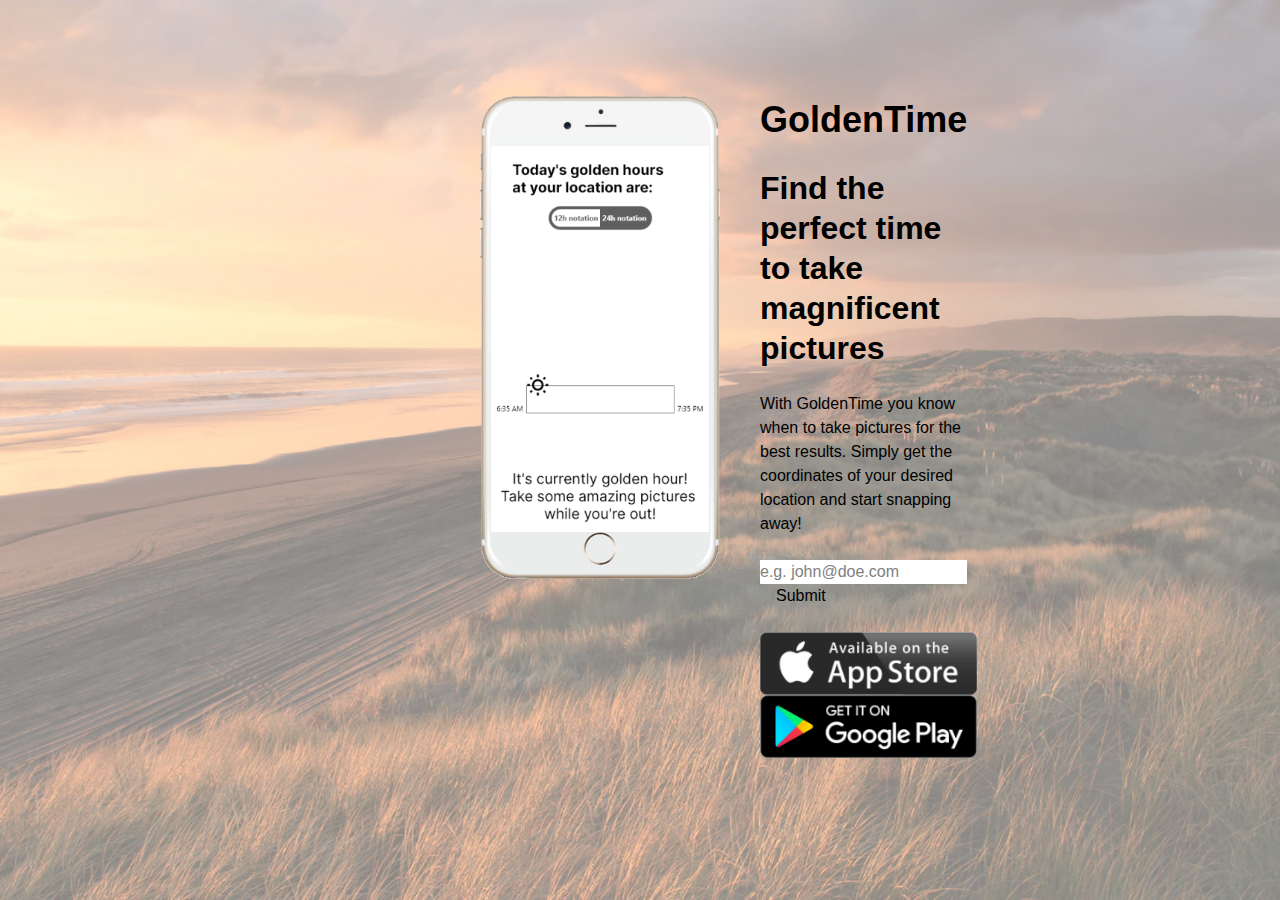
==== index.html @ d1f63a85 "renamed langdingspage to index.html" ====
<!DOCTYPE html>
<html lang="en">
<head>
    <meta charset="UTF-8">
    <meta name="viewport" content="width=device-width, initial-scale=1.0">
    <title>Golden Hour</title>

    <link rel="stylesheet" href="css/landingspage.css">
</head>

<body>
    <div class="landing-container">

        <div class="c-centeralise">
            <section class="container">
    
                <div class="item-a">
                    <img src="img/mockup.png" alt="mock-up" >
                </div>
                <div class="container-text">
                    <div class=item-b>
                        <h1 class="title">GoldenTime</h1>
                        <h2>Find the perfect time to take magnificent pictures</h2>
                        <p>
                            With GoldenTime you know when to take pictures for the best results. Simply get the coordinates of your desired location and start snapping away!
                        </p>
        
                        
                        <!-- <form class="text-container" action="standings.html">
                            <label for="emailInput" class="text bold">Stay up to date with new changes with our newsletter!</label>
                            <div class="newsletter-container">
                              <input type="email" id="emailInput" placeholder="e.g. john@doe.com" class="email-field" required="">
                              <input type="submit" class="submit-button" value="subscribe">
                            </div>
                        </form> -->
                        <div class="c-centeralise container-email">
                            <p class="c-form-field js-email-field container-email">
                                <!-- <label class="c-label js-email-label" for="username">
                                    Email address -->
                                    <span class="c-label__error-message js-email-error-message">
                                        This field is required
                                    </span>
                                <!-- </label> -->
                                <input class="c-input js-email-input" type="email" name="username" id="username" placeholder="e.g. john@doe.com" required>
                                <submit class="o-button-reset c-button js-sign-in-button">Submit</submit>
                            </p>
                        </div>
                    </div>
        
                    <!-- <div class="item-e">
                        <p class="c-form-field js-email-field">
                            <label class="c-label js-email-label" for="username">
                                Email address
                                <span class="c-label__error-message js-email-error-message">
                                    This field is required
                                </span>
                            </label>
                            <input class="c-input js-email-input" type="email" name="username" id="username" placeholder="e.g. john@doe.com" required>
                        </p>
        
        
                    </div> -->
                    <!-- <div class="item-f">
                        <p class="u-mb-md">
                            Button
                    <button class="o-button-reset c-button js-sign-in-button">Sign in</button>
                    </p>
                    </div>-->
                    <div class="container-store">
                        <div class="item-c">
                            <img src="img/appstore.png" alt="app store button">
                        </div>
                        
                        <div class="item-d">
                            <img src="img/googleplay.png" alt="google play button">
                        </div>
                    </div>
                </div>
                
    
                
            </section>
    </div>
    </div>
</body>
</html>
---- css/landingspage.css ----
/*------------------------------------*\
#FONTS
\*------------------------------------*/

@font-face {
  font-family: "Inter Web";
  font-weight: 400;
  src: url("../fonts/Inter-Regular.woff2") format("woff2")
}

@font-face {
  font-family: "Inter Web";
  font-weight: 500;
  src: url("../fonts/Inter-SemiBold.woff2") format("woff2")
}


/*------------------------------------*\
#Variables
\*------------------------------------*/


:root {
  /* colors */
/* forms */
--global-label-color: var(--global-color-neutral-xx-dark);
--global-placeholder-color: var(--global-color-neutral-x-light);
--global-input-backgroundColor: White;
--global-input-color: var(--global-color-neutral-xxxx-dark);
--global-input-borderColor: var(--global-color-neutral-xxx-light);
--global-input-hover-borderColor: var(--global-color-neutral-xx-light);
--global-input-focus-borderColor: var(--global-color-alpha);
--global-input-error-borderColor: var(--global-color-error);
--global-input-focus-boxShadowSpread: 0 0 0 3px;
--global-input-focus-boxShadowColor: var(--global-color-alpha-x-transparent);
--global-input-error-boxShadowColor: var(--global-color-error-x-transparent);

  --color-light: #fff;
  --color-dark:#46535e;

  --color-front:var(--color-dark);
  --color-back: var(--color-light);
}

.is-night{
    --color-front:var(--color-light);
    --color-back: var(--color-dark);
}
/*------------------------------------*\
#GENERIC
\*------------------------------------*/

/*
    Generic: Page
    ---
    Global page styles + universal box-sizing:
*/

html {
    font-size: 16px;
    line-height: 1.5;
    font-family: 'Work Sans', Helvetica, arial, sans-serif;
    box-sizing: border-box;
    color: #000;
    background-color: var(--color-back);
    /* font-feature-settings:"zero"; */
    -webkit-font-smoothing: antialiased;
    -moz-osx-font-smoothing: grayscale;

}

*,
*:before,
*:after {
    box-sizing: inherit;
}

/*
* Remove text-shadow in selection highlight:
* https://twitter.com/miketaylr/status/12228805301
*
* Customize the background color to match your design.
*/



::selection {
    background:var(--color-front);
    color: var(--color-back);
    text-shadow: none;
}

/*------------------------------------*\
#Elements
\*------------------------------------*/

/*
Elements: Images
---
Default markup for images to make them responsive
*/
body {
  background-image: url("../img/beach.png");
  background-size: cover;
  min-height: 100vh;
  min-width: 100;
  margin:0;
}

img {
    max-width: 100%;
    vertical-align: top;
}

/*
    Elements: typography
    ---
    Default markup for typographic elements
*/


h1,
h2,
h3 {
    font-weight: 700;
    
}

h1 {
    font-size: 36px;
    line-height: 48px;
    margin: 0 0 24px;
}

h2 {
    font-size: 32px;
    line-height: 40px;
    margin: 0 0 24px;
}

h3 {
    font-size: 26px;
    line-height: 32px;
    margin: 0 0 24px;
}

h4,
h5,
h6 {
    font-size: 16px;
    font-weight: 600;
    line-height: 24px;
    margin: 0 0 24px;
}

p,
ol,
ul,
dl,
table,
address,
figure {
    margin: 0 0 24px;
}

ul,
ol {
    padding-left: 24px;
}

li ul,
li ol {
    margin-bottom: 0;
}

blockquote {
    font-style: normal;
    font-size: 23px;
    line-height: 32px;
    margin: 0 0 24px;
}

blockquote * {
    font-size: inherit;
    line-height: inherit;
}

figcaption {
    font-weight: 400;
    font-size: 12px;
    line-height: 16px;
    margin-top: 8px;
}

hr {
    border: 0;
    height: 1px;
    background: LightGrey;
    margin: 0 0 24px;
}

a {
    color: red;
    outline-color: red;
    outline-width: medium;
    outline-offset: 2px;
}

a:visited,
a:active {
    color: red;
}

a:hover,
a:focus {
    color: red;
}

label,
input {
    display: block;

}

select {
    width: 100%;
}

input::placeholder {
    color: gray;
}

/*------------------------------------*\
#OBJECTS
\*------------------------------------*/

/*
    Object: Button reset
    ---
    Small button reset object
*/
/*------------------------------------*\
#COMPONENTS
\*------------------------------------*/

/*
    Component: Logo
    ---
    Website main logo
*/
.item-a {
    width: 240px;
  grid-area: mockup;
}
.item-b {
    padding-right: 10px;
  grid-area: paragraph;
}
.item-c {
  grid-area: appstore;
}
.item-d {
  grid-area: googleplay;
}


.container {
  display: grid;
  /* 1/2vh 1/4vh 1/4vh */
  /*4/5vh 1/5vh*/
  /* grid-template-columns: 576px 288px 288px; 
  grid-template-rows: 922px 988px; */
  column-gap: 2.5rem;
  padding: 6rem 30rem 6rem 30rem;
  grid-template-areas: 
      "mockup paragraph paragraph"
      "mockup appstore googleplay";
}
.o-button-reset {
    border: none;
    margin: 0;
    padding-left: 1rem;
    width: auto;
    overflow: visible;
    background: transparent;

    /* inherit font & color from ancestor */
    color: inherit;
    font: inherit;

    /* Normalize `line-height`. Cannot be changed from `normal` in Firefox 4+. */
    line-height: normal;

    /* Corrects font smoothing for webkit */
    -webkit-font-smoothing: inherit;
    -moz-osx-font-smoothing: inherit;

    /* Corrects inability to style clickable `input` types in iOS */
    -webkit-appearance: none;
}

.c-centeralise{
    display: flex;
    justify-content: start;
    /* align-items: start;*/
    /* padding-right: 1rem; */
}

.c-form-field {
    position: relative;
}

.c-form-field--option {
    display: flex;
    align-items: center;
}

/*
    Component: Input
    ---
    Class to put on all input="text" like form inputs
*/

.c-input {
    --input-transition: all var(--global-transitionDuration-alpha) var(--global-transitionEasing-out);
    -webkit-appearance: none;
    -moz-appearance: none;
    appearance: none;
    width: 100%;
    border-radius: var(--input-borderRadius, var(--global-borderRadius));
    border: var(--input-borderWidth, var(--global-borderWidth)) solid var(--input-borderColor, var(--global-input-borderColor));
    background-color: var(--input-backgroundColor, var(--global-input-backgroundColor));
    color: var(--global-input-color);
    font-family: inherit;
    font-size: 16px;
    line-height: calc(var(--global-baseline) * 3);
    padding: calc(var(--global-baseline) * 1.5 - var(--global-borderWidth)) var(--global-whitespace-md);
    outline: none;
    transition: var(--input-transition);
}
.c-label {
    margin-bottom: 0;
    font-size: 14px;
    padding-bottom: var(--global-whitespace-sm);    
    line-height: calc(var(--global-baseline) * 2);
    color: var(--label-color, var(--global-label-color));
}

.c-label__error-message {
    font-weight: 600;
	float: right;
	display: none;
}

.c-label__error-message.is-visible {
	display: block;
}

.c-logo {

  font-size: 16px;
  line-height: 16px;
  font-weight: normal;
  display: flex;
  align-items: center;
  
}
.c-option--hidden:checked + .c-custom-option {
  /*
    Do magic stuff here, for example:
    
  */
  background-color: red;
}

.c-option--hidden:checked + .c-custom-option .c-custom-option__symbol {
  /*
    Do magic stuff here, for example:
    fill: blue;
  */
  background-color: red;
}

/*
    Component: App
    ---
    Main app wrapper
*/
.c-app{
  max-width: 29em;
  padding: 2em;
  margin: 0 auto;
  /*min-height: 100vh;*/
  display: flex;
  flex-direction: column;
}

.c-app__summary{
  font-size: 28px;
  line-height: 40px;
}
/*------------------------------------*\
#UTILITIES
\*------------------------------------*/

/*
    Utilities: Mute
    Mute with opacity
*/
.u-muted{
  opacity: var(--global-muted-opacity);
}


/*------------------------------------*\
#STATES
\*------------------------------------*/

/*
  Change the theme using CSS vars.
*/

/* Night version: just switch the light and dark vars */

/*------------------------------------*\
#MEDIA
\*------------------------------------*/

/*
  Print styles.
  ---
  Inlined to avoid the additional HTTP request:
  http://www.phpied.com/delay-loading-your-print-css/
*/

@media print {
  *,
  *:before,
  *:after {
      background: transparent !important;
      color: #000 !important;
      /* Black prints faster:
      http://www.sanbeiji.com/archives/953 */
      box-shadow: none !important;
      text-shadow: none !important;
  }
  a,
  a:visited {
      text-decoration: underline;
  }
  a[href]:after {
      content: " (" attr(href) ")";
  }
  abbr[title]:after {
      content: " (" attr(title) ")";
  }
  /*
  * Don't show links that are fragment identifiers,
  * or use the `javascript:` pseudo protocol
  */
  a[href^="#"]:after,
  a[href^="javascript:"]:after {
      content: "";
  }
  pre {
      white-space: pre-wrap !important;
  }
  pre,
  blockquote {
      border: 1px solid #999;
      page-break-inside: avoid;
  }
  /*
  * Printing Tables:
  * http://css-discuss.incutio.com/wiki/Printing_Tables
  */
  thead {
      display: table-header-group;
  }
  tr,
  img {
      page-break-inside: avoid;
  }
  p,
  h2,
  h3 {
      orphans: 3;
      widows: 3;
  }
  h2,
  h3 {
      page-break-after: avoid;
  }
}
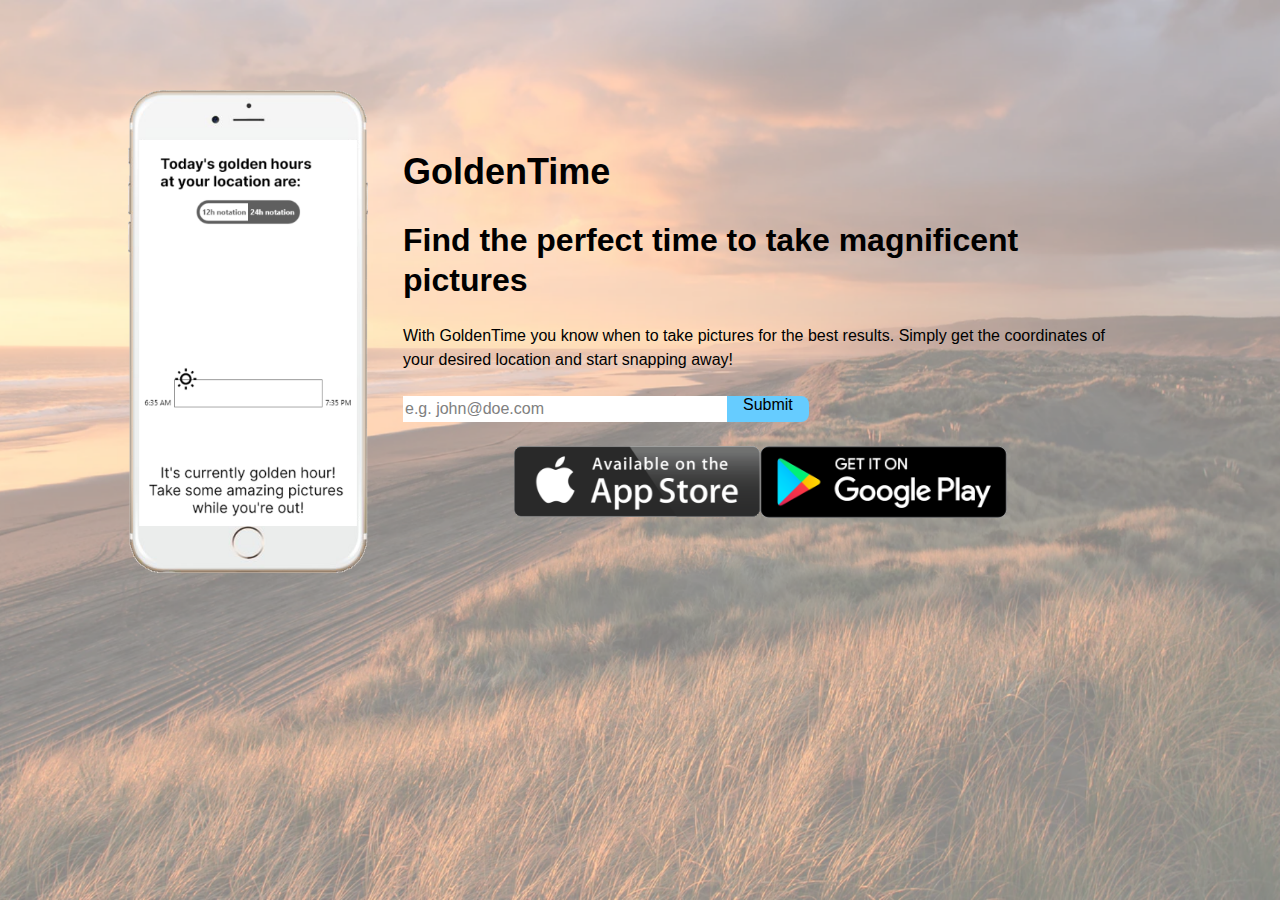
==== commit 410c4660: "validation" ====
--- a/index.html
+++ b/index.html
@@ -5,7 +5,11 @@
     <meta name="viewport" content="width=device-width, initial-scale=1.0">
     <title>Golden Hour</title>
 
+    <link rel="icon" type="image/png" sizes="300x300" href="/favicon-32x32.png">
+
     <link rel="stylesheet" href="css/landingspage.css">
+    <script src="./script/validation.js"></script>
+
 </head>
 
 <body>
@@ -25,22 +29,14 @@
                             With GoldenTime you know when to take pictures for the best results. Simply get the coordinates of your desired location and start snapping away!
                         </p>
         
-                        
-                        <!-- <form class="text-container" action="standings.html">
-                            <label for="emailInput" class="text bold">Stay up to date with new changes with our newsletter!</label>
-                            <div class="newsletter-container">
-                              <input type="email" id="emailInput" placeholder="e.g. john@doe.com" class="email-field" required="">
-                              <input type="submit" class="submit-button" value="subscribe">
-                            </div>
-                        </form> -->
-                        <div class="c-centeralise container-email">
+                
+                        <label class="c-label js-email-label" for="username">
+                            <span class="c-label__error-message js-email-error-message">
+                                This field is required
+                            </span>                                
+                        </label>
+                        <div class="container-email">
                             <p class="c-form-field js-email-field container-email">
-                                <!-- <label class="c-label js-email-label" for="username">
-                                    Email address -->
-                                    <span class="c-label__error-message js-email-error-message">
-                                        This field is required
-                                    </span>
-                                <!-- </label> -->
                                 <input class="c-input js-email-input" type="email" name="username" id="username" placeholder="e.g. john@doe.com" required>
                                 <submit class="o-button-reset c-button js-sign-in-button">Submit</submit>
                             </p>
--- a/css/landingspage.css
+++ b/css/landingspage.css
@@ -3,492 +3,622 @@
 \*------------------------------------*/
 
 @font-face {
-  font-family: "Inter Web";
-  font-weight: 400;
-  src: url("../fonts/Inter-Regular.woff2") format("woff2")
-}
-
-@font-face {
-  font-family: "Inter Web";
-  font-weight: 500;
-  src: url("../fonts/Inter-SemiBold.woff2") format("woff2")
-}
-
-
-/*------------------------------------*\
-#Variables
-\*------------------------------------*/
-
-
-:root {
-  /* colors */
-/* forms */
---global-label-color: var(--global-color-neutral-xx-dark);
---global-placeholder-color: var(--global-color-neutral-x-light);
---global-input-backgroundColor: White;
---global-input-color: var(--global-color-neutral-xxxx-dark);
---global-input-borderColor: var(--global-color-neutral-xxx-light);
---global-input-hover-borderColor: var(--global-color-neutral-xx-light);
---global-input-focus-borderColor: var(--global-color-alpha);
---global-input-error-borderColor: var(--global-color-error);
---global-input-focus-boxShadowSpread: 0 0 0 3px;
---global-input-focus-boxShadowColor: var(--global-color-alpha-x-transparent);
---global-input-error-boxShadowColor: var(--global-color-error-x-transparent);
-
-  --color-light: #fff;
-  --color-dark:#46535e;
-
-  --color-front:var(--color-dark);
-  --color-back: var(--color-light);
-}
-
-.is-night{
-    --color-front:var(--color-light);
-    --color-back: var(--color-dark);
-}
-/*------------------------------------*\
-#GENERIC
-\*------------------------------------*/
-
-/*
-    Generic: Page
-    ---
-    Global page styles + universal box-sizing:
-*/
-
-html {
-    font-size: 16px;
-    line-height: 1.5;
-    font-family: 'Work Sans', Helvetica, arial, sans-serif;
-    box-sizing: border-box;
-    color: #000;
-    background-color: var(--color-back);
-    /* font-feature-settings:"zero"; */
-    -webkit-font-smoothing: antialiased;
-    -moz-osx-font-smoothing: grayscale;
-
-}
-
-*,
-*:before,
-*:after {
-    box-sizing: inherit;
-}
-
-/*
-* Remove text-shadow in selection highlight:
-* https://twitter.com/miketaylr/status/12228805301
-*
-* Customize the background color to match your design.
-*/
-
-
-
-::selection {
-    background:var(--color-front);
-    color: var(--color-back);
-    text-shadow: none;
-}
-
-/*------------------------------------*\
-#Elements
-\*------------------------------------*/
-
-/*
-Elements: Images
----
-Default markup for images to make them responsive
-*/
-body {
-  background-image: url("../img/beach.png");
-  background-size: cover;
-  min-height: 100vh;
-  min-width: 100;
-  margin:0;
-}
-
-img {
-    max-width: 100%;
-    vertical-align: top;
-}
-
-/*
-    Elements: typography
-    ---
-    Default markup for typographic elements
-*/
-
-
-h1,
-h2,
-h3 {
-    font-weight: 700;
-    
-}
-
-h1 {
-    font-size: 36px;
-    line-height: 48px;
-    margin: 0 0 24px;
-}
-
-h2 {
-    font-size: 32px;
-    line-height: 40px;
-    margin: 0 0 24px;
-}
-
-h3 {
-    font-size: 26px;
-    line-height: 32px;
-    margin: 0 0 24px;
-}
-
-h4,
-h5,
-h6 {
-    font-size: 16px;
-    font-weight: 600;
-    line-height: 24px;
-    margin: 0 0 24px;
-}
-
-p,
-ol,
-ul,
-dl,
-table,
-address,
-figure {
-    margin: 0 0 24px;
-}
-
-ul,
-ol {
-    padding-left: 24px;
-}
-
-li ul,
-li ol {
-    margin-bottom: 0;
-}
-
-blockquote {
-    font-style: normal;
-    font-size: 23px;
-    line-height: 32px;
-    margin: 0 0 24px;
-}
-
-blockquote * {
-    font-size: inherit;
-    line-height: inherit;
-}
-
-figcaption {
+    font-family: "Inter Web";
     font-weight: 400;
-    font-size: 12px;
-    line-height: 16px;
-    margin-top: 8px;
-}
-
-hr {
-    border: 0;
-    height: 1px;
-    background: LightGrey;
-    margin: 0 0 24px;
-}
-
-a {
-    color: red;
-    outline-color: red;
-    outline-width: medium;
-    outline-offset: 2px;
-}
-
-a:visited,
-a:active {
-    color: red;
-}
-
-a:hover,
-a:focus {
-    color: red;
-}
-
-label,
-input {
-    display: block;
-
-}
-
-select {
-    width: 100%;
-}
-
-input::placeholder {
-    color: gray;
-}
-
-/*------------------------------------*\
-#OBJECTS
-\*------------------------------------*/
-
-/*
-    Object: Button reset
-    ---
-    Small button reset object
-*/
-/*------------------------------------*\
-#COMPONENTS
-\*------------------------------------*/
-
-/*
-    Component: Logo
-    ---
-    Website main logo
-*/
-.item-a {
-    width: 240px;
-  grid-area: mockup;
-}
-.item-b {
-    padding-right: 10px;
-  grid-area: paragraph;
-}
-.item-c {
-  grid-area: appstore;
-}
-.item-d {
-  grid-area: googleplay;
-}
-
-
-.container {
-  display: grid;
-  /* 1/2vh 1/4vh 1/4vh */
-  /*4/5vh 1/5vh*/
-  /* grid-template-columns: 576px 288px 288px; 
-  grid-template-rows: 922px 988px; */
-  column-gap: 2.5rem;
-  padding: 6rem 30rem 6rem 30rem;
-  grid-template-areas: 
-      "mockup paragraph paragraph"
-      "mockup appstore googleplay";
-}
-.o-button-reset {
-    border: none;
-    margin: 0;
-    padding-left: 1rem;
-    width: auto;
-    overflow: visible;
-    background: transparent;
-
-    /* inherit font & color from ancestor */
-    color: inherit;
-    font: inherit;
-
-    /* Normalize `line-height`. Cannot be changed from `normal` in Firefox 4+. */
-    line-height: normal;
-
-    /* Corrects font smoothing for webkit */
-    -webkit-font-smoothing: inherit;
-    -moz-osx-font-smoothing: inherit;
-
-    /* Corrects inability to style clickable `input` types in iOS */
-    -webkit-appearance: none;
-}
-
-.c-centeralise{
-    display: flex;
-    justify-content: start;
-    /* align-items: start;*/
-    /* padding-right: 1rem; */
-}
-
-.c-form-field {
-    position: relative;
-}
-
-.c-form-field--option {
-    display: flex;
-    align-items: center;
-}
-
-/*
-    Component: Input
-    ---
-    Class to put on all input="text" like form inputs
-*/
-
-.c-input {
-    --input-transition: all var(--global-transitionDuration-alpha) var(--global-transitionEasing-out);
-    -webkit-appearance: none;
-    -moz-appearance: none;
-    appearance: none;
-    width: 100%;
-    border-radius: var(--input-borderRadius, var(--global-borderRadius));
-    border: var(--input-borderWidth, var(--global-borderWidth)) solid var(--input-borderColor, var(--global-input-borderColor));
-    background-color: var(--input-backgroundColor, var(--global-input-backgroundColor));
-    color: var(--global-input-color);
-    font-family: inherit;
-    font-size: 16px;
-    line-height: calc(var(--global-baseline) * 3);
-    padding: calc(var(--global-baseline) * 1.5 - var(--global-borderWidth)) var(--global-whitespace-md);
-    outline: none;
-    transition: var(--input-transition);
-}
-.c-label {
-    margin-bottom: 0;
-    font-size: 14px;
-    padding-bottom: var(--global-whitespace-sm);    
-    line-height: calc(var(--global-baseline) * 2);
-    color: var(--label-color, var(--global-label-color));
-}
-
-.c-label__error-message {
-    font-weight: 600;
-	float: right;
-	display: none;
-}
-
-.c-label__error-message.is-visible {
-	display: block;
-}
-
-.c-logo {
-
-  font-size: 16px;
-  line-height: 16px;
-  font-weight: normal;
-  display: flex;
-  align-items: center;
-  
-}
-.c-option--hidden:checked + .c-custom-option {
-  /*
-    Do magic stuff here, for example:
-    
-  */
-  background-color: red;
-}
-
-.c-option--hidden:checked + .c-custom-option .c-custom-option__symbol {
-  /*
-    Do magic stuff here, for example:
-    fill: blue;
-  */
-  background-color: red;
-}
-
-/*
-    Component: App
-    ---
-    Main app wrapper
-*/
-.c-app{
-  max-width: 29em;
-  padding: 2em;
-  margin: 0 auto;
-  /*min-height: 100vh;*/
-  display: flex;
-  flex-direction: column;
-}
-
-.c-app__summary{
-  font-size: 28px;
-  line-height: 40px;
-}
-/*------------------------------------*\
-#UTILITIES
-\*------------------------------------*/
-
-/*
-    Utilities: Mute
-    Mute with opacity
-*/
-.u-muted{
-  opacity: var(--global-muted-opacity);
-}
-
-
-/*------------------------------------*\
-#STATES
-\*------------------------------------*/
-
-/*
-  Change the theme using CSS vars.
-*/
-
-/* Night version: just switch the light and dark vars */
-
-/*------------------------------------*\
-#MEDIA
-\*------------------------------------*/
-
-/*
-  Print styles.
-  ---
-  Inlined to avoid the additional HTTP request:
-  http://www.phpied.com/delay-loading-your-print-css/
-*/
-
-@media print {
+    src: url("../fonts/Inter-Regular.woff2") format("woff2")
+  }
+  
+  @font-face {
+    font-family: "Inter Web";
+    font-weight: 500;
+    src: url("../fonts/Inter-SemiBold.woff2") format("woff2")
+  }
+  
+  
+  /*------------------------------------*\
+  #Variables
+  \*------------------------------------*/
+  
+  
+  :root {
+    /* colors */
+  /* forms */
+  --global-label-color: var(--global-color-neutral-xx-dark);
+  --global-placeholder-color: var(--global-color-neutral-x-light);
+  --global-input-backgroundColor: White;
+  --global-input-color: var(--global-color-neutral-xxxx-dark);
+  --global-input-borderColor: var(--global-color-neutral-xxx-light);
+  --global-input-hover-borderColor: var(--global-color-neutral-xx-light);
+  --global-input-focus-borderColor: var(--global-color-alpha);
+  --global-input-error-borderColor: var(--global-color-error);
+  --global-input-focus-boxShadowSpread: 0 0 0 3px;
+  --global-input-focus-boxShadowColor: var(--global-color-alpha-x-transparent);
+  --global-input-error-boxShadowColor: var(--global-color-error-x-transparent);
+  
+    --color-light: #fff;
+    --color-dark:#46535e;
+  
+    --color-front:var(--color-dark);
+    --color-back: var(--color-light);
+  }
+  
+  .is-night{
+      --color-front:var(--color-light);
+      --color-back: var(--color-dark);
+  }
+  /*------------------------------------*\
+  #GENERIC
+  \*------------------------------------*/
+  
+  /*
+      Generic: Page
+      ---
+      Global page styles + universal box-sizing:
+  */
+  
+  html {
+      font-size: 16px;
+      line-height: 1.5;
+      font-family: 'Work Sans', Helvetica, arial, sans-serif;
+      /* box-sizing: border-box; */
+      color: #000;
+      background: var(--color-back);
+      /* font-feature-settings:"zero"; */
+      -webkit-font-smoothing: antialiased;
+      -moz-osx-font-smoothing: grayscale;
+  
+      background-image: url("../img/beach.png");
+      background-attachment: fixed;
+      background-position: center;
+      background-repeat: no-repeat;
+      background-size: cover;
+  }
+  
   *,
   *:before,
   *:after {
-      background: transparent !important;
-      color: #000 !important;
-      /* Black prints faster:
-      http://www.sanbeiji.com/archives/953 */
-      box-shadow: none !important;
-      text-shadow: none !important;
-  }
-  a,
-  a:visited {
-      text-decoration: underline;
-  }
-  a[href]:after {
-      content: " (" attr(href) ")";
-  }
-  abbr[title]:after {
-      content: " (" attr(title) ")";
-  }
-  /*
-  * Don't show links that are fragment identifiers,
-  * or use the `javascript:` pseudo protocol
-  */
-  a[href^="#"]:after,
-  a[href^="javascript:"]:after {
-      content: "";
-  }
-  pre {
-      white-space: pre-wrap !important;
-  }
-  pre,
-  blockquote {
-      border: 1px solid #999;
-      page-break-inside: avoid;
-  }
-  /*
-  * Printing Tables:
-  * http://css-discuss.incutio.com/wiki/Printing_Tables
-  */
-  thead {
-      display: table-header-group;
-  }
-  tr,
+      box-sizing: inherit;
+  }
+  
+  /*
+  * Remove text-shadow in selection highlight:
+  * https://twitter.com/miketaylr/status/12228805301
+  *
+  * Customize the background color to match your design.
+  */
+  
+  
+  
+  ::selection {
+      background:var(--color-front);
+      color: var(--color-back);
+      text-shadow: none;
+  }
+  
+  /*------------------------------------*\
+  #Elements
+  \*------------------------------------*/
+  
+  /*
+  Elements: Images
+  ---
+  Default markup for images to make them responsive
+  */
+  body {
+      display: grid;
+      grid-template-columns: 5% auto 5%;
+      grid-template-rows: 5% auto 5%;
+      min-height: 100vh;
+      margin: 0;
+      padding: 0;
+  }
+  
   img {
-      page-break-inside: avoid;
-  }
-  p,
+      max-width: 100%;
+      vertical-align: top;
+  }
+  
+  /*
+      Elements: typography
+      ---
+      Default markup for typographic elements
+  */
+  
+  
+  h1,
   h2,
   h3 {
-      orphans: 3;
-      widows: 3;
-  }
-  h2,
+      font-weight: 700;
+      
+  }
+  
+  h1 {
+      font-size: 36px;
+      line-height: 48px;
+      margin: 0 0 24px;
+  }
+  
+  h2 {
+      font-size: 32px;
+      line-height: 40px;
+      margin: 0 0 24px;
+  }
+  
   h3 {
-      page-break-after: avoid;
-  }
-}
+      font-size: 26px;
+      line-height: 32px;
+      margin: 0 0 24px;
+  }
+  
+  h4,
+  h5,
+  h6 {
+      font-size: 16px;
+      font-weight: 600;
+      line-height: 24px;
+      margin: 0 0 24px;
+  }
+  
+  p,
+  ol,
+  ul,
+  dl,
+  table,
+  address,
+  figure {
+      margin: 0 0 24px;
+  }
+  
+  ul,
+  ol {
+      padding-left: 24px;
+  }
+  
+  li ul,
+  li ol {
+      margin-bottom: 0;
+  }
+  
+  blockquote {
+      font-style: normal;
+      font-size: 23px;
+      line-height: 32px;
+      margin: 0 0 24px;
+  }
+  
+  blockquote * {
+      font-size: inherit;
+      line-height: inherit;
+  }
+  
+  figcaption {
+      font-weight: 400;
+      font-size: 12px;
+      line-height: 16px;
+      margin-top: 8px;
+  }
+  
+  hr {
+      border: 0;
+      height: 1px;
+      background: LightGrey;
+      margin: 0 0 24px;
+  }
+  
+  a {
+      color: red;
+      outline-color: red;
+      outline-width: medium;
+      outline-offset: 2px;
+  }
+  
+  a:visited,
+  a:active {
+      color: red;
+  }
+  
+  a:hover,
+  a:focus {
+      color: red;
+  }
+  
+  label,
+  input {
+      display: block;
+  
+  }
+  
+  select {
+      width: 100%;
+  }
+  
+  input::placeholder {
+      color: gray;
+  }
+  
+  /*------------------------------------*\
+  #OBJECTS
+  \*------------------------------------*/
+  
+  /*
+      Object: Button reset
+      ---
+      Small button reset object
+  */
+  /*------------------------------------*\
+  #COMPONENTS
+  \*------------------------------------*/
+  
+  /*
+      Component: Logo
+      ---
+      Website main logo
+  */
+  .item-a {
+      display: flex;
+      justify-content: center;
+      margin: auto;
+      width: 240px;
+      grid-area: mockup;
+      grid-row: 1;
+  }
+  .item-b {
+      padding-right: 10px;
+    grid-area: paragraph;
+  }
+  .item-c {
+    grid-area: appstore;
+  }
+  .item-d {
+    grid-area: googleplay;
+  }
+  
+  
+  
+  .container {
+    display: grid;
+    grid-template-rows: auto auto;
+    /* 1/2vh 1/4vh 1/4vh */
+    /*4/5vh 1/5vh*/
+    /* grid-template-columns: 576px 288px 288px; 
+    grid-template-rows: 922px 988px; */
+    /* padding: 6rem 30rem 6rem 30rem; */
+    grid-gap: 35px;
+    grid-template-areas: 
+        "mockup paragraph paragraph"
+        "mockup appstore googleplay";
+  }
+  .landing-container{
+      grid-row: 2;
+      grid-column: 2;
+  }
+  
+  .container-text{
+      grid-row: 2;
+  }
+  
+  .container-email{
+      display: flex;
+      flex-direction: row;
+      align-items: center;
+      /*justify-content: center;*/
+  }
+  
+  .container-store{
+      display: flex;
+  }
+  
+  .title{
+      /* text-align: center; */
+  }
+  
+  .o-button-reset {
+      border: none;
+      margin: 0;
+      padding-left: 1rem;
+      width: auto;
+      overflow: visible;
+      background: transparent;
+  
+      /* inherit font & color from ancestor */
+      color: inherit;
+      font: inherit;
+  
+      /* Normalize `line-height`. Cannot be changed from `normal` in Firefox 4+. */
+      line-height: normal;
+  
+      /* Corrects font smoothing for webkit */
+      -webkit-font-smoothing: inherit;
+      -moz-osx-font-smoothing: inherit;
+  
+      /* Corrects inability to style clickable `input` types in iOS */
+      -webkit-appearance: none;
+  }
+  .c-button{
+    
+    background-color: #66CCff;
+    height: 1.6em;
+    padding-right: 1em;
+    border-radius: 0 8px 8px 0px;
+
+  }
+  
+  .c-form-field {
+      position: relative;
+  }
+  
+  .c-form-field--option {
+      display: flex;
+      align-items: center;
+  }
+  
+  /*
+      Component: Input
+      ---
+      Class to put on all input="text" like form inputs
+  */
+  
+  .c-input {
+      --input-transition: all var(--global-transitionDuration-alpha) var(--global-transitionEasing-out);
+      -webkit-appearance: none;
+      -moz-appearance: none;
+      appearance: none;
+      width: 20em;
+      border-radius: var(--input-borderRadius, var(--global-borderRadius));
+      border: var(--input-borderWidth, var(--global-borderWidth)) solid var(--input-borderColor, var(--global-input-borderColor));
+      background-color: var(--input-backgroundColor, var(--global-input-backgroundColor));
+      color: var(--global-input-color);
+      font-family: inherit;
+      font-size: 16px;
+      line-height: calc(var(--global-baseline) * 3);
+      outline: none;
+      transition: var(--input-transition);
+  }
+  .c-label {
+      margin-bottom: 0;
+      font-size: 14px;
+      padding-bottom: var(--global-whitespace-sm);    
+      line-height: calc(var(--global-baseline) * 2);
+      color: var(--label-color, var(--global-label-color));
+  }
+  
+  .c-label__error-message {
+      font-weight: 600;
+      background-color: rgb(88, 88, 88);
+      padding: 0.3em 1em 0.3em 1em;
+      border-radius: 8px 8px 8px 8px;
+      color: red;
+      float: right;
+      display: none;
+  }
+  
+  .c-label__error-message.is-visible {
+      display: block;
+  }
+  
+  .c-logo {
+  
+    font-size: 16px;
+    line-height: 16px;
+    font-weight: normal;
+    display: flex;
+    align-items: center;
+    
+  }
+  .c-option--hidden:checked + .c-custom-option {
+    /*
+      Do magic stuff here, for example:
+      
+    */
+    background-color: red;
+  }
+  
+  .c-option--hidden:checked + .c-custom-option .c-custom-option__symbol {
+    /*
+      Do magic stuff here, for example:
+      fill: blue;
+    */
+    background-color: red;
+  }
+  
+  /*
+      Component: App
+      ---
+      Main app wrapper
+  */
+  .c-app{
+    max-width: 29em;
+    padding: 2em;
+    margin: 0 auto;
+    /*min-height: 100vh;*/
+    display: flex;
+    flex-direction: column;
+  }
+  
+  .c-app__summary{
+    font-size: 28px;
+    line-height: 40px;
+  }
+  /*------------------------------------*\
+  #UTILITIES
+  \*------------------------------------*/
+  
+  /*
+      Utilities: Mute
+      Mute with opacity
+  */
+  .u-muted{
+    opacity: var(--global-muted-opacity);
+  }
+  
+  
+  /*------------------------------------*\
+  #STATES
+  \*------------------------------------*/
+  
+  /*
+    Change the theme using CSS vars.
+  */
+  
+  /* Night version: just switch the light and dark vars */
+  
+  /*------------------------------------*\
+  #MEDIA
+  \*------------------------------------*/
+  
+  /*
+    Print styles.
+    ---
+    Inlined to avoid the additional HTTP request:
+    http://www.phpied.com/delay-loading-your-print-css/
+  */
+  
+  @media print {
+    *,
+    *:before,
+    *:after {
+        background: transparent !important;
+        color: #000 !important;
+        /* Black prints faster:
+        http://www.sanbeiji.com/archives/953 */
+        box-shadow: none !important;
+        text-shadow: none !important;
+    }
+    a,
+    a:visited {
+        text-decoration: underline;
+    }
+    a[href]:after {
+        content: " (" attr(href) ")";
+    }
+    abbr[title]:after {
+        content: " (" attr(title) ")";
+    }
+    /*
+    * Don't show links that are fragment identifiers,
+    * or use the `javascript:` pseudo protocol
+    */
+    a[href^="#"]:after,
+    a[href^="javascript:"]:after {
+        content: "";
+    }
+    pre {
+        white-space: pre-wrap !important;
+    }
+    pre,
+    blockquote {
+        border: 1px solid #999;
+        page-break-inside: avoid;
+    }
+    /*
+    * Printing Tables:
+    * http://css-discuss.incutio.com/wiki/Printing_Tables
+    */
+    thead {
+        display: table-header-group;
+    }
+    tr,
+    img {
+        page-break-inside: avoid;
+    }
+    p,
+    h2,
+    h3 {
+        orphans: 3;
+        widows: 3;
+    }
+    h2,
+    h3 {
+        page-break-after: avoid;
+    }
+  }
+  
+  @media(min-width: 780px){
+      body{
+          grid-template-columns: 5% auto 5%;
+          grid-template-rows: 5% auto 5%;
+      }
+  
+      .landing-container{
+          display: grid;
+          grid-template-columns: auto auto;
+          grid-template-rows: auto;
+      }
+  
+      .item-a{
+          grid-column: 1;
+          grid-row: 1;
+          display: flex;
+      }
+      .container-text{
+          /* text-align: center; */
+          display: flex;
+          flex-direction: column;
+          justify-content: center;
+          align-items: center;
+          margin: auto;
+          grid-column: 2;
+          grid-row: 1;
+      }
+  
+      @media(min-width: 1110px){
+          body{
+              grid-template-columns: 10% auto 10%;
+              grid-template-rows: 10% auto 10%;
+          }
+      
+          .landing-container{
+              grid-template-columns: auto auto;
+          }
+      
+          .item-a{
+              grid-column: 1;
+              grid-row: 1;
+              display: flex;
+          }
+          .container-text{
+              /* text-align: center; */
+              display: flex;
+              flex-direction: column;
+              justify-content: center;
+              align-items: center;
+              margin: auto;
+              grid-column: 2;
+              grid-row: 1;
+          }
+      }
+      @media(min-width: 1110px){
+          body{
+              grid-template-columns: 10% auto 10%;
+              grid-template-rows: 10% auto 10%;
+          }
+      
+          .landing-container{
+              grid-template-columns: auto auto;
+          }
+      
+          .item-a{
+              grid-column: 1;
+              grid-row: 1;
+              display: flex;
+          }
+          .container-text{
+              /* text-align: center; */
+              display: flex;
+              flex-direction: column;
+              justify-content: center;
+              align-items: center;
+              margin: auto;
+              grid-column: 2;
+              grid-row: 1;
+          }
+      }
+  
+      @media(min-width: 1300px){
+          body{
+              grid-template-columns: 25% auto 25%;
+          }
+      }
+  
+  }
+  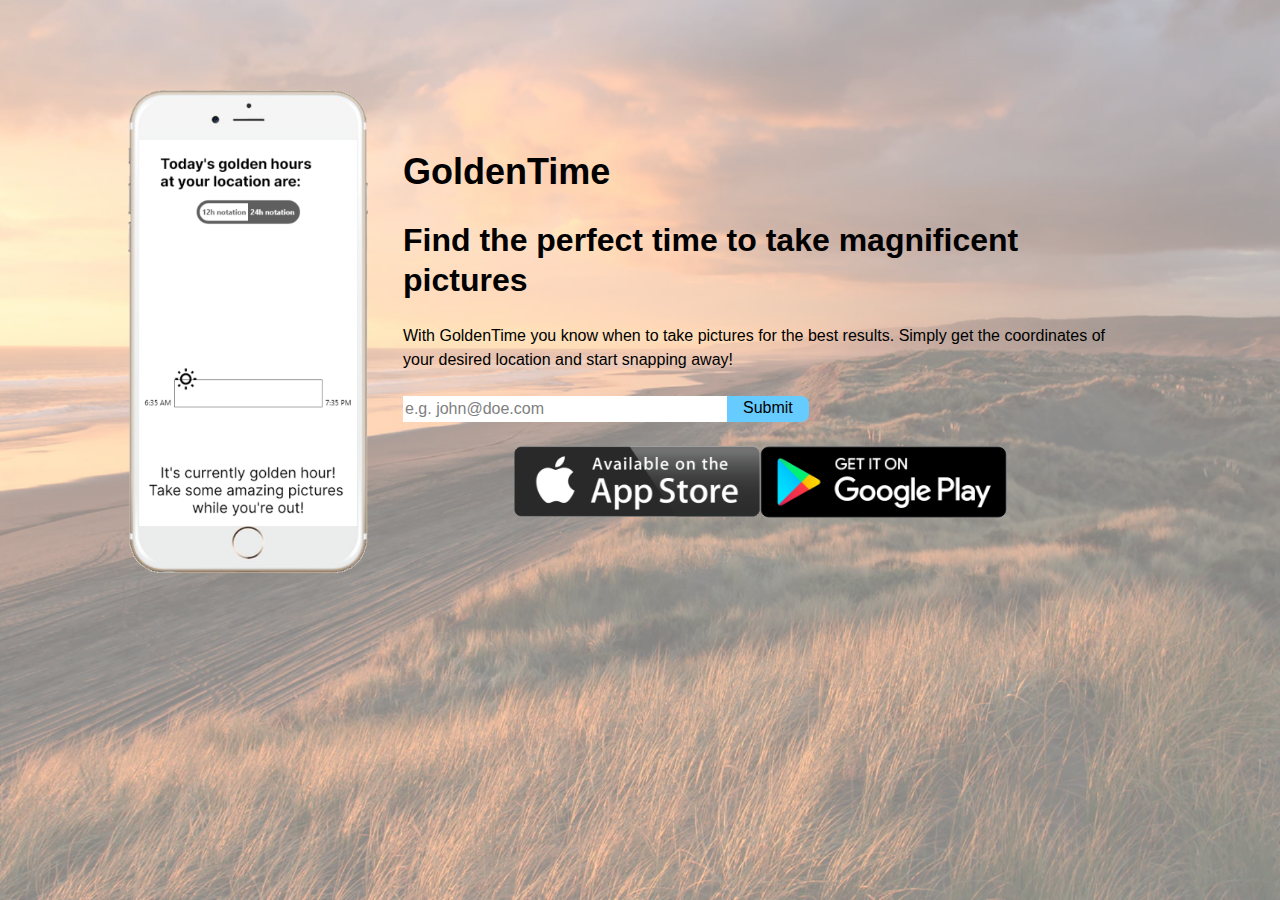
==== commit 7c45e658: "validation" ====
--- a/index.html
+++ b/index.html
@@ -29,17 +29,25 @@
                             With GoldenTime you know when to take pictures for the best results. Simply get the coordinates of your desired location and start snapping away!
                         </p>
         
-                
-                        <label class="c-label js-email-label" for="username">
-                            <span class="c-label__error-message js-email-error-message">
-                                This field is required
-                            </span>                                
-                        </label>
                         <div class="container-email">
+                            <label class="c-label js-email-label" for="username">
+                                <span class="c-label__error-message js-email-error-message">
+                                    This field is required
+                                </span>                                
+                            </label>
+                        </div>
+                        
+                        <div class="container-email">
+
                             <p class="c-form-field js-email-field container-email">
                                 <input class="c-input js-email-input" type="email" name="username" id="username" placeholder="e.g. john@doe.com" required>
                                 <submit class="o-button-reset c-button js-sign-in-button">Submit</submit>
                             </p>
+                            <label class="c-label js-email-label" for="username">
+                                <span class="c-label__error-message js-email-error-message">
+                                    This field is required
+                                </span>                                
+                            </label>
                         </div>
                     </div>
         
--- a/css/landingspage.css
+++ b/css/landingspage.css
@@ -299,9 +299,14 @@
   
   .container-email{
       display: flex;
-      flex-direction: row;
+      /*flex-direction: row;*/
       align-items: center;
       /*justify-content: center;*/
+  }
+  .container-validation{
+    display: flex;
+    /*flex-direction: row;*/
+    align-items: center;
   }
   
   .container-store{
@@ -340,6 +345,7 @@
     height: 1.6em;
     padding-right: 1em;
     border-radius: 0 8px 8px 0px;
+    line-height: 1.5;
 
   }
   
@@ -385,7 +391,10 @@
   .c-label__error-message {
       font-weight: 600;
       background-color: rgb(88, 88, 88);
-      padding: 0.3em 1em 0.3em 1em;
+      height: 2em;
+      padding: 0 1em 0 1em;
+      margin-bottom: 1em;
+      line-height: 2;
       border-radius: 8px 8px 8px 8px;
       color: red;
       float: right;
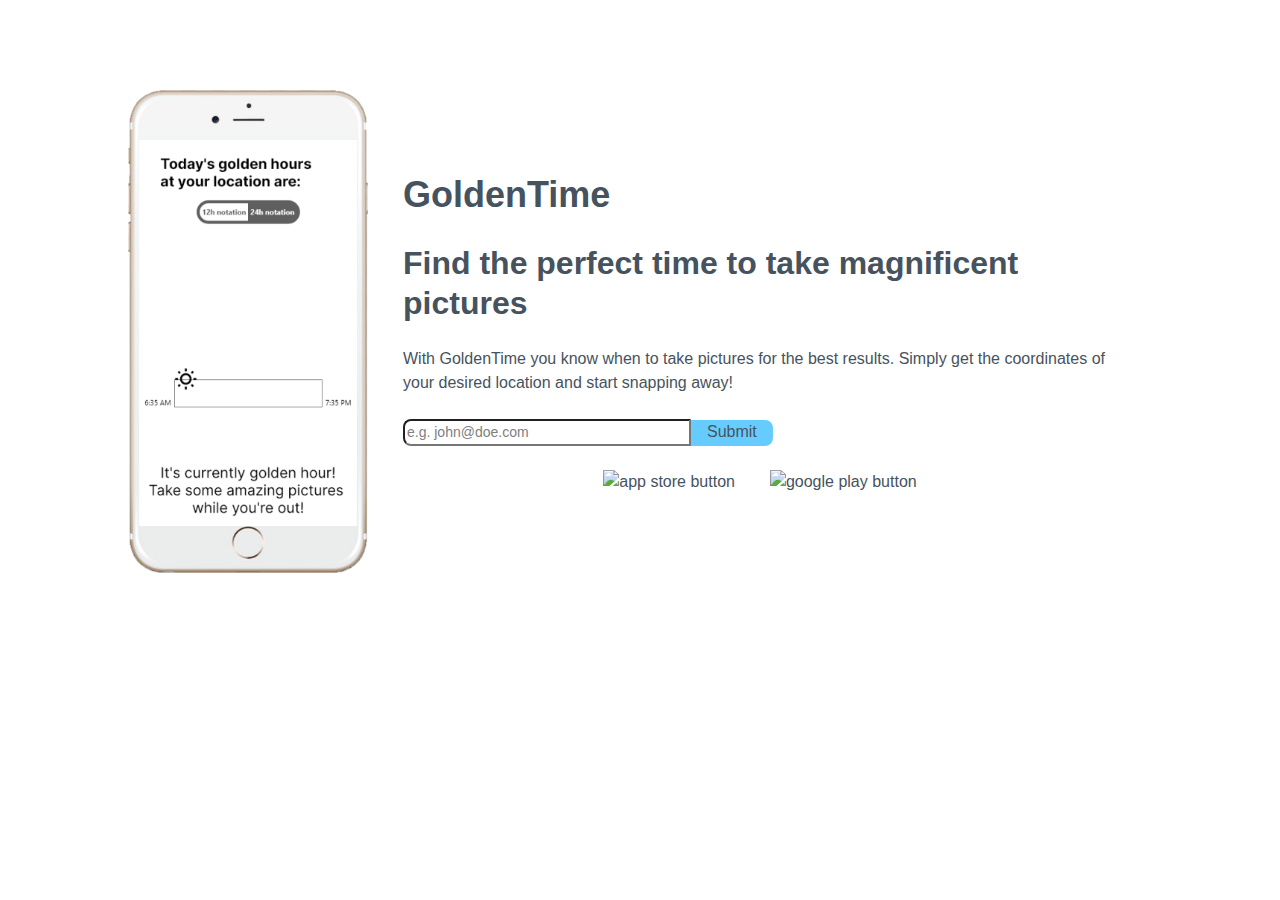
==== commit 4824cf78: "final" ====
--- a/index.html
+++ b/index.html
@@ -5,7 +5,7 @@
     <meta name="viewport" content="width=device-width, initial-scale=1.0">
     <title>Golden Hour</title>
 
-    <link rel="icon" type="image/png" sizes="300x300" href="/favicon-32x32.png">
+    <link rel="icon" type="image/png" sizes="380x380" href="/favicon-32x32.png">
 
     <link rel="stylesheet" href="css/landingspage.css">
     <script src="./script/validation.js"></script>
@@ -70,13 +70,13 @@
                     <button class="o-button-reset c-button js-sign-in-button">Sign in</button>
                     </p>
                     </div>-->
-                    <div class="container-store">
+                    <div class="container container-store">
                         <div class="item-c">
-                            <img src="img/appstore.png" alt="app store button">
+                            <img src="img/appstore2.png" width="240" height="80" alt="app store button">
                         </div>
                         
                         <div class="item-d">
-                            <img src="img/googleplay.png" alt="google play button">
+                            <img src="img/googleplay2.png" width="240" height="80" alt="google play button">
                         </div>
                     </div>
                 </div>
--- a/css/landingspage.css
+++ b/css/landingspage.css
@@ -61,13 +61,13 @@
       line-height: 1.5;
       font-family: 'Work Sans', Helvetica, arial, sans-serif;
       /* box-sizing: border-box; */
-      color: #000;
+      color: var(--color-front);
       background: var(--color-back);
       /* font-feature-settings:"zero"; */
       -webkit-font-smoothing: antialiased;
       -moz-osx-font-smoothing: grayscale;
   
-      background-image: url("../img/beach.png");
+      /*background-image: url("../img/beach.png");*/
       background-attachment: fixed;
       background-position: center;
       background-repeat: no-repeat;
@@ -273,7 +273,14 @@
     grid-area: googleplay;
   }
   
-  
+.mdi-36px {
+    font-size: 39px;
+    margin-right: 10px
+}
+
+.container-appstore {
+    margin-top: 150px
+}
   
   .container {
     display: grid;
@@ -363,23 +370,27 @@
       ---
       Class to put on all input="text" like form inputs
   */
-  
+
   .c-input {
       --input-transition: all var(--global-transitionDuration-alpha) var(--global-transitionEasing-out);
       -webkit-appearance: none;
       -moz-appearance: none;
       appearance: none;
       width: 20em;
-      border-radius: var(--input-borderRadius, var(--global-borderRadius));
-      border: var(--input-borderWidth, var(--global-borderWidth)) solid var(--input-borderColor, var(--global-input-borderColor));
+      /*border-radius: var(--input-borderRadius, var(--global-borderRadius));
+      border: var(--input-borderWidth, var(--global-borderWidth)) solid var(--input-borderColor, var(--global-input-borderColor));*/
+      border-radius: 8px 0px 0px 8px;
       background-color: var(--input-backgroundColor, var(--global-input-backgroundColor));
       color: var(--global-input-color);
       font-family: inherit;
-      font-size: 16px;
+      font-size: 14px;
       line-height: calc(var(--global-baseline) * 3);
-      outline: none;
+      /*outline: none;*/
       transition: var(--input-transition);
   }
+  /* .c-input:hover {
+    background-color: red;
+} */
   .c-label {
       margin-bottom: 0;
       font-size: 14px;
@@ -390,7 +401,8 @@
   
   .c-label__error-message {
       font-weight: 600;
-      background-color: rgb(88, 88, 88);
+      /*background-color: rgb(88, 88, 88);*/
+      
       height: 2em;
       padding: 0 1em 0 1em;
       margin-bottom: 1em;
@@ -487,7 +499,7 @@
     *:before,
     *:after {
         background: transparent !important;
-        color: #000 !important;
+        color:var(--color-front) !important;
         /* Black prints faster:
         http://www.sanbeiji.com/archives/953 */
         box-shadow: none !important;
